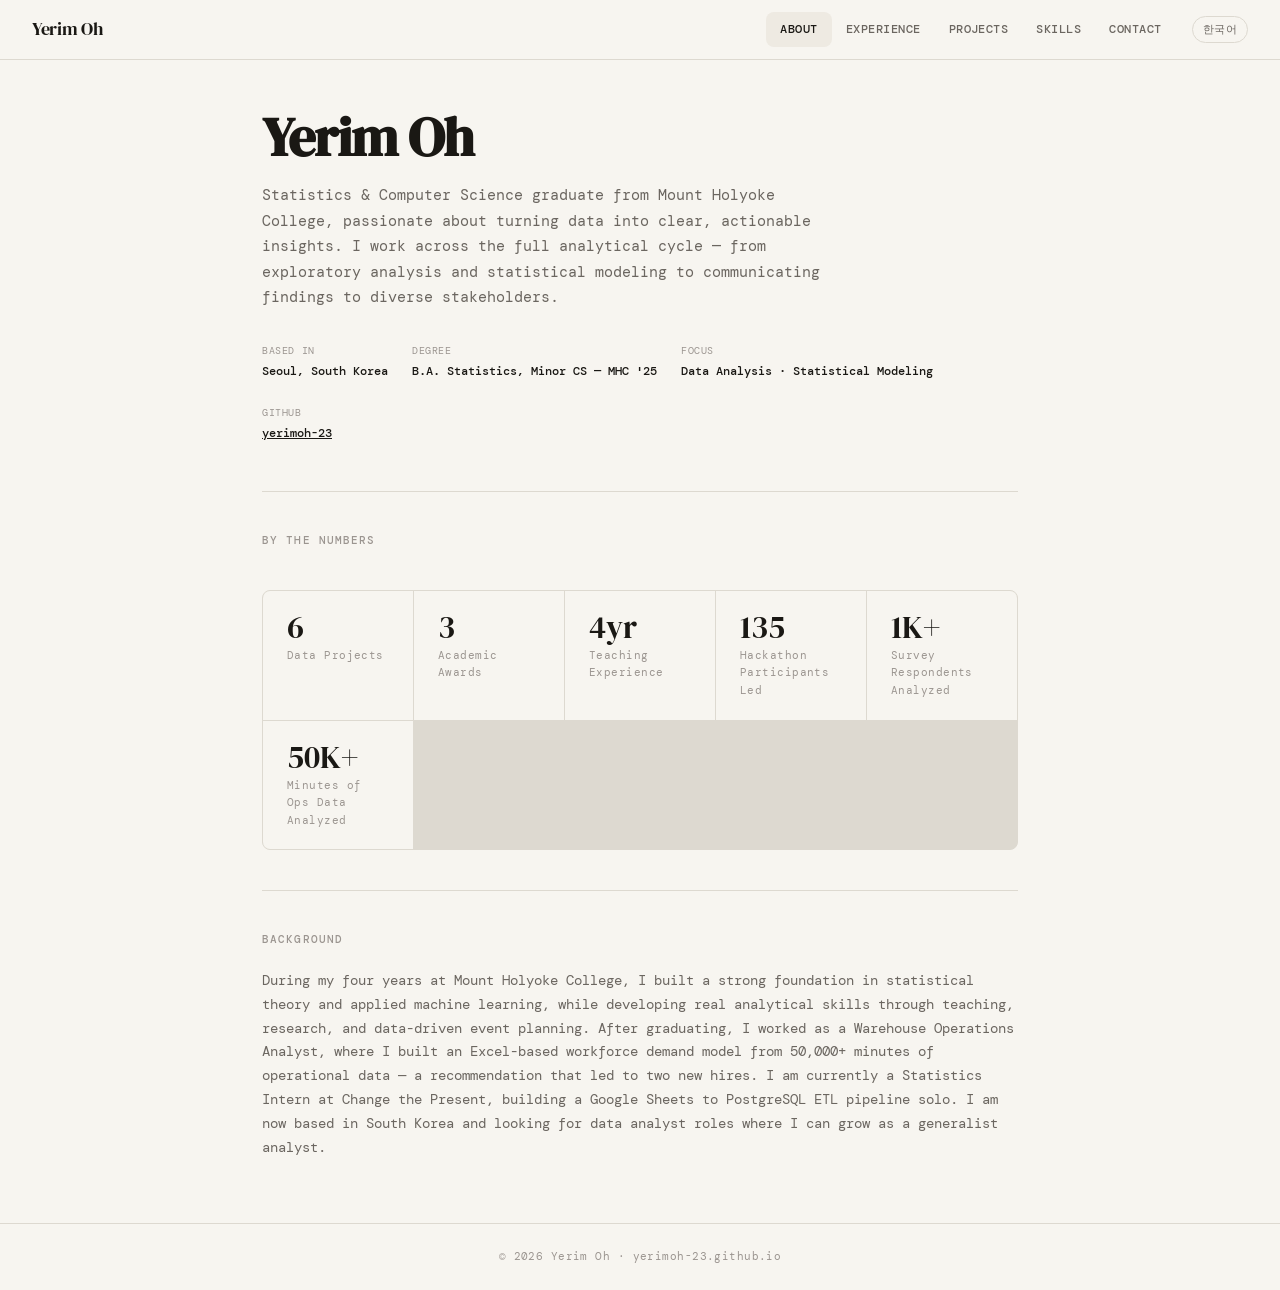
==== index.html @ bdd0773f "Initial portfolio commit" ====
<!DOCTYPE html>
<html lang="en">
<head>
  <meta charset="UTF-8" />
  <meta name="viewport" content="width=device-width, initial-scale=1.0" />
  <title>Yerim Oh — Portfolio</title>
  <link rel="stylesheet" href="style.css" />
</head>
<body>

<nav>
  <a class="nav-logo" href="index.html">Yerim Oh</a>
  <ul class="nav-links">
    <li><a href="index.html">About</a></li>
    <li><a href="experience.html">Experience</a></li>
    <li><a href="projects.html">Projects</a></li>
    <li><a href="skills.html">Skills</a></li>
    <li><a href="contact.html">Contact</a></li>
  </ul>
  <button class="lang-toggle" id="lang-toggle">한국어</button>
</nav>

<main class="page">

  <!-- HERO -->
  <section class="about-intro">
    <h1>
      <span data-en>Yerim Oh</span>
      <span data-ko>오예림</span>
    </h1>
    <p data-en>
      Statistics & Computer Science graduate from Mount Holyoke College, passionate about turning data into clear, actionable insights. I work across the full analytical cycle — from exploratory analysis and statistical modeling to communicating findings to diverse stakeholders.
    </p>
    <p data-ko>
      통계학 전공, 컴퓨터 사이언스 부전공으로 Mount Holyoke College를 졸업했습니다. 데이터를 명확하고 실질적인 인사이트로 전환하는 것에 관심이 많습니다. 탐색적 분석부터 통계 모델링, 다양한 이해관계자와의 소통까지 데이터 분석의 전 과정을 경험했습니다.
    </p>

    <div class="about-meta">
      <div class="meta-item">
        <div class="meta-label" data-en>Based in</div>
        <div class="meta-label" data-ko>위치</div>
        <div class="meta-val">Seoul, South Korea</div>
      </div>
      <div class="meta-item">
        <div class="meta-label" data-en>Degree</div>
        <div class="meta-label" data-ko>학위</div>
        <div class="meta-val" data-en>B.A. Statistics, Minor CS — MHC '25</div>
        <div class="meta-val" data-ko>통계학 학사, CS 부전공 — MHC 2025</div>
      </div>
      <div class="meta-item">
        <div class="meta-label" data-en>Focus</div>
        <div class="meta-label" data-ko>관심 분야</div>
        <div class="meta-val" data-en>Data Analysis · Statistical Modeling</div>
        <div class="meta-val" data-ko>데이터 분석 · 통계 모델링</div>
      </div>
      <div class="meta-item">
        <div class="meta-label">GitHub</div>
        <div class="meta-val"><a href="https://github.com/yerimoh-23" target="_blank" style="color:inherit">yerimoh-23</a></div>
      </div>
    </div>
  </section>

  <div class="section-divider"></div>

  <!-- QUICK STATS -->
  <h2 data-en>By the numbers</h2>
  <h2 data-ko>주요 수치</h2>

  <div class="quick-stats">
    <div class="stat-box">
      <div class="stat-num">6</div>
      <div class="stat-label" data-en>Data Projects</div>
      <div class="stat-label" data-ko>데이터 프로젝트</div>
    </div>
    <div class="stat-box">
      <div class="stat-num">3</div>
      <div class="stat-label" data-en>Academic Awards</div>
      <div class="stat-label" data-ko>수상</div>
    </div>
    <div class="stat-box">
      <div class="stat-num">4yr</div>
      <div class="stat-label" data-en>Teaching Experience</div>
      <div class="stat-label" data-ko>교육 경험</div>
    </div>
    <div class="stat-box">
      <div class="stat-num">135</div>
      <div class="stat-label" data-en>Hackathon Participants Led</div>
      <div class="stat-label" data-ko>해커톤 참가자 (주최)</div>
    </div>
    <div class="stat-box">
      <div class="stat-num">1K+</div>
      <div class="stat-label" data-en>Survey Respondents Analyzed</div>
      <div class="stat-label" data-ko>설문 응답자 분석</div>
    </div>
    <div class="stat-box">
      <div class="stat-num">50K+</div>
      <div class="stat-label" data-en>Minutes of Ops Data Analyzed</div>
      <div class="stat-label" data-ko>분석한 운영 데이터 (분)</div>
    </div>
  </div>

  <div class="section-divider"></div>

  <!-- SHORT BIO -->
  <h2 data-en>Background</h2>
  <h2 data-ko>배경</h2>
  <p data-en>
    During my four years at Mount Holyoke College, I built a strong foundation in statistical theory and applied machine learning, while developing real analytical skills through teaching, research, and data-driven event planning. After graduating, I worked as a Warehouse Operations Analyst, where I built an Excel-based workforce demand model from 50,000+ minutes of operational data — a recommendation that led to two new hires. I am currently a Statistics Intern at Change the Present, building a Google Sheets to PostgreSQL ETL pipeline solo. I am now based in South Korea and looking for data analyst roles where I can grow as a generalist analyst.
  </p>
  <p data-ko>
    Mount Holyoke College에서 4년간 통계 이론과 응용 머신러닝을 깊이 공부했으며, 교육, 연구, 데이터 기반 행사 기획을 통해 실질적인 분석 역량을 쌓았습니다. 졸업 후 Warehouse Operations Analyst로 근무하며 50,000분 이상의 운영 데이터를 분석해 Excel 기반 인력 수요 예측 모델을 구축했으며, 해당 제안이 채택되어 2명의 추가 채용으로 이어졌습니다. 현재는 Change the Present에서 Statistics Intern으로 Google Sheets → PostgreSQL ETL 파이프라인을 구축하고 있습니다. 한국에서 제너럴리스트 데이터 분석가로 성장할 수 있는 포지션을 찾고 있습니다.
  </p>

</main>

<footer>
  <span data-en>© 2026 Yerim Oh · yerimoh-23.github.io</span>
  <span data-ko>© 2026 오예림 · yerimoh-23.github.io</span>
</footer>

<script src="main.js"></script>
</body>
</html>
---- style.css ----
@import url('https://fonts.googleapis.com/css2?family=DM+Serif+Display:ital@0;1&family=DM+Mono:wght@300;400;500&family=Noto+Sans+KR:wght@300;400;500&display=swap');

:root {
  --bg: #F7F5F0;
  --bg2: #EEEAE2;
  --text: #1A1814;
  --text2: #6B6660;
  --text3: #9B9590;
  --accent: #2B5CE6;
  --accent-light: #E8EDFC;
  --border: #DDD9D0;
  --border2: #E8E4DC;
  --tag-award-bg: #FDF0DC; --tag-award: #7A4510;
  --tag-work-bg: #E8F0FA;  --tag-work: #1A4A80;
  --tag-proj-bg: #EBF4E2;  --tag-proj: #2A5C10;
  --tag-act-bg: #EEECFC;   --tag-act: #3C2A8A;
  --tag-edu-bg: #E2F3EE;   --tag-edu: #0A5040;
  --radius: 8px;
  --nav-h: 60px;
}

* { box-sizing: border-box; margin: 0; padding: 0; }

html { scroll-behavior: smooth; }

body {
  font-family: 'DM Mono', 'Noto Sans KR', monospace;
  background: var(--bg);
  color: var(--text);
  min-height: 100vh;
  font-size: 14px;
  line-height: 1.6;
}

body.ko { font-family: 'Noto Sans KR', 'DM Mono', sans-serif; }

/* ── NAV ── */
nav {
  position: fixed; top: 0; left: 0; right: 0;
  height: var(--nav-h);
  background: var(--bg);
  border-bottom: 1px solid var(--border);
  display: flex; align-items: center;
  padding: 0 2rem;
  z-index: 100;
  gap: 0;
}

.nav-logo {
  font-family: 'DM Serif Display', serif;
  font-size: 18px;
  color: var(--text);
  text-decoration: none;
  margin-right: auto;
  letter-spacing: -0.3px;
}

.nav-links {
  display: flex; gap: 0;
  list-style: none;
}

.nav-links a {
  display: block;
  padding: 8px 14px;
  font-size: 12px;
  font-weight: 500;
  letter-spacing: 0.04em;
  text-transform: uppercase;
  color: var(--text2);
  text-decoration: none;
  border-radius: var(--radius);
  transition: color .15s, background .15s;
}

.nav-links a:hover,
.nav-links a.active { color: var(--text); background: var(--bg2); }

.lang-toggle {
  margin-left: 16px;
  padding: 5px 10px;
  border: 1px solid var(--border);
  border-radius: 20px;
  font-size: 11px;
  font-weight: 500;
  letter-spacing: 0.04em;
  background: transparent;
  color: var(--text2);
  cursor: pointer;
  transition: all .15s;
}
.lang-toggle:hover { background: var(--bg2); color: var(--text); }

/* ── PAGE WRAPPER ── */
.page {
  max-width: 820px;
  margin: 0 auto;
  padding: calc(var(--nav-h) + 3rem) 2rem 4rem;
}

/* ── TYPOGRAPHY ── */
h1 {
  font-family: 'DM Serif Display', serif;
  font-size: clamp(36px, 6vw, 54px);
  line-height: 1.1;
  letter-spacing: -1px;
  color: var(--text);
  margin-bottom: 1rem;
}

h2 {
  font-size: 11px;
  font-weight: 500;
  letter-spacing: 0.1em;
  text-transform: uppercase;
  color: var(--text3);
  margin-bottom: 1.25rem;
}

h3 {
  font-size: 15px;
  font-weight: 500;
  color: var(--text);
  margin-bottom: 0.25rem;
}

p { color: var(--text2); line-height: 1.7; }

/* ── DIVIDER ── */
.section-divider {
  height: 1px;
  background: var(--border);
  margin: 2.5rem 0;
}

/* ── TAGS ── */
.tag {
  display: inline-block;
  font-size: 10px;
  font-weight: 500;
  padding: 2px 8px;
  border-radius: 20px;
  white-space: nowrap;
  letter-spacing: 0.03em;
}
.tag-award { background: var(--tag-award-bg); color: var(--tag-award); }
.tag-work  { background: var(--tag-work-bg);  color: var(--tag-work); }
.tag-proj  { background: var(--tag-proj-bg);  color: var(--tag-proj); }
.tag-act   { background: var(--tag-act-bg);   color: var(--tag-act); }
.tag-edu   { background: var(--tag-edu-bg);   color: var(--tag-edu); }

/* ── BADGE ── */
.badge {
  display: inline-block;
  font-size: 10px;
  padding: 1px 7px;
  border-radius: 20px;
  background: var(--bg2);
  color: var(--text3);
  border: 1px solid var(--border);
  margin-left: 6px;
  vertical-align: middle;
}

.hl { color: var(--accent); font-weight: 500; }

/* ── TABS ── */
.tabs {
  display: flex; gap: 6px;
  margin-bottom: 2rem;
  flex-wrap: wrap;
}
.tab-btn {
  padding: 6px 16px;
  border-radius: 20px;
  font-size: 12px;
  font-weight: 500;
  cursor: pointer;
  border: 1px solid var(--border);
  color: var(--text2);
  background: transparent;
  transition: all .15s;
  font-family: inherit;
  letter-spacing: 0.03em;
}
.tab-btn.active,
.tab-btn:hover { background: var(--text); color: var(--bg); border-color: var(--text); }

/* ── TIMELINE ── */
.tl-view { display: none; }
.tl-view.active { display: block; }

.year-block { margin-bottom: 2.25rem; }
.year-label {
  font-size: 11px;
  font-weight: 500;
  letter-spacing: 0.06em;
  text-transform: uppercase;
  color: var(--text3);
  padding-bottom: 8px;
  border-bottom: 1px solid var(--border2);
  margin-bottom: 12px;
}

.tl-rows { display: flex; flex-direction: column; gap: 8px; }
.tl-row { display: flex; gap: 10px; align-items: flex-start; }
.tl-tag { flex-shrink: 0; margin-top: 1px; min-width: 52px; text-align: center; }
.tl-body { font-size: 13px; color: var(--text); line-height: 1.5; }
.tl-title { font-weight: 500; }
.tl-detail { font-size: 12px; color: var(--text2); margin-top: 2px; line-height: 1.5; }
.tl-detail + .tl-detail { margin-top: 3px; }

/* ── CATEGORY CARDS ── */
.cat-section { margin-bottom: 2.5rem; }
.cat-list { display: flex; flex-direction: column; gap: 8px; }
.cat-item {
  background: var(--bg2);
  border-radius: var(--radius);
  padding: 12px 14px;
  border: 1px solid var(--border2);
  transition: border-color .15s;
}
.cat-item:hover { border-color: var(--border); }
.cat-period { font-size: 11px; color: var(--text3); margin-bottom: 3px; }
.cat-name { font-size: 13px; font-weight: 500; color: var(--text); }
.cat-sub { font-size: 12px; color: var(--text2); margin-top: 3px; line-height: 1.55; }

/* ── ABOUT ── */
.about-intro {
  margin-bottom: 3rem;
}
.about-intro p { font-size: 15px; max-width: 580px; }
.about-intro p + p { margin-top: 1rem; }

.about-meta {
  display: flex; flex-wrap: wrap; gap: 1.5rem;
  margin-top: 2rem;
}
.meta-item { font-size: 12px; }
.meta-label { color: var(--text3); text-transform: uppercase; letter-spacing: 0.06em; font-size: 10px; margin-bottom: 3px; }
.meta-val { color: var(--text); font-weight: 500; }

.quick-stats {
  display: grid;
  grid-template-columns: repeat(auto-fit, minmax(150px, 1fr));
  gap: 1px;
  background: var(--border);
  border: 1px solid var(--border);
  border-radius: var(--radius);
  overflow: hidden;
  margin: 2.5rem 0;
}
.stat-box {
  background: var(--bg);
  padding: 1.25rem 1.5rem;
  text-align: left;
}
.stat-num {
  font-family: 'DM Serif Display', serif;
  font-size: 32px;
  color: var(--text);
  line-height: 1;
  margin-bottom: 4px;
}
.stat-label { font-size: 11px; color: var(--text3); letter-spacing: 0.04em; }

/* ── PROJECTS ── */
.proj-grid { display: flex; flex-direction: column; gap: 10px; }
.proj-card {
  background: var(--bg2);
  border: 1px solid var(--border2);
  border-radius: var(--radius);
  padding: 14px 16px;
  transition: border-color .15s;
  text-decoration: none;
  display: block;
  color: inherit;
}
.proj-card:hover { border-color: var(--accent); }
.proj-card-top { display: flex; align-items: flex-start; justify-content: space-between; gap: 1rem; margin-bottom: 6px; }
.proj-name { font-size: 14px; font-weight: 500; color: var(--text); }
.proj-link-icon { font-size: 12px; color: var(--text3); flex-shrink: 0; }
.proj-desc { font-size: 12px; color: var(--text2); line-height: 1.55; margin-bottom: 8px; }
.proj-tags { display: flex; flex-wrap: wrap; gap: 5px; }
.proj-tag {
  font-size: 10px;
  padding: 2px 8px;
  border-radius: 20px;
  background: var(--bg);
  border: 1px solid var(--border);
  color: var(--text2);
}

/* ── SKILLS ── */
.skills-grid {
  display: grid;
  grid-template-columns: repeat(auto-fit, minmax(220px, 1fr));
  gap: 10px;
}
.skill-group {
  background: var(--bg2);
  border: 1px solid var(--border2);
  border-radius: var(--radius);
  padding: 14px 16px;
}
.skill-group-title {
  font-size: 10px;
  font-weight: 500;
  letter-spacing: 0.08em;
  text-transform: uppercase;
  color: var(--text3);
  margin-bottom: 10px;
}
.skill-pills { display: flex; flex-wrap: wrap; gap: 5px; }
.skill-pill {
  font-size: 12px;
  padding: 3px 10px;
  border-radius: 20px;
  background: var(--bg);
  border: 1px solid var(--border);
  color: var(--text);
}

/* ── CONTACT ── */
.contact-links { display: flex; flex-direction: column; gap: 8px; margin-top: 1.5rem; }
.contact-link {
  display: flex; align-items: center; gap: 12px;
  padding: 12px 16px;
  background: var(--bg2);
  border: 1px solid var(--border2);
  border-radius: var(--radius);
  text-decoration: none;
  color: var(--text);
  font-size: 13px;
  font-weight: 500;
  transition: border-color .15s, background .15s;
}
.contact-link:hover { border-color: var(--accent); background: var(--accent-light); }
.contact-icon { font-size: 16px; width: 24px; text-align: center; }
.contact-label { flex: 1; }
.contact-val { font-size: 12px; color: var(--text3); font-weight: 400; }

/* ── FOOTER ── */
footer {
  border-top: 1px solid var(--border);
  padding: 1.5rem 2rem;
  text-align: center;
  font-size: 11px;
  color: var(--text3);
  letter-spacing: 0.04em;
}

/* ── RESPONSIVE ── */
@media (max-width: 600px) {
  nav { padding: 0 1rem; }
  .nav-links a { padding: 8px 10px; font-size: 11px; }
  .page { padding-left: 1rem; padding-right: 1rem; }
  .quick-stats { grid-template-columns: repeat(2, 1fr); }
}

/* ── LANG SWITCH ── */
[data-en], [data-ko] { }
body.ko [data-en] { display: none !important; }
body:not(.ko) [data-ko] { display: none !important; }
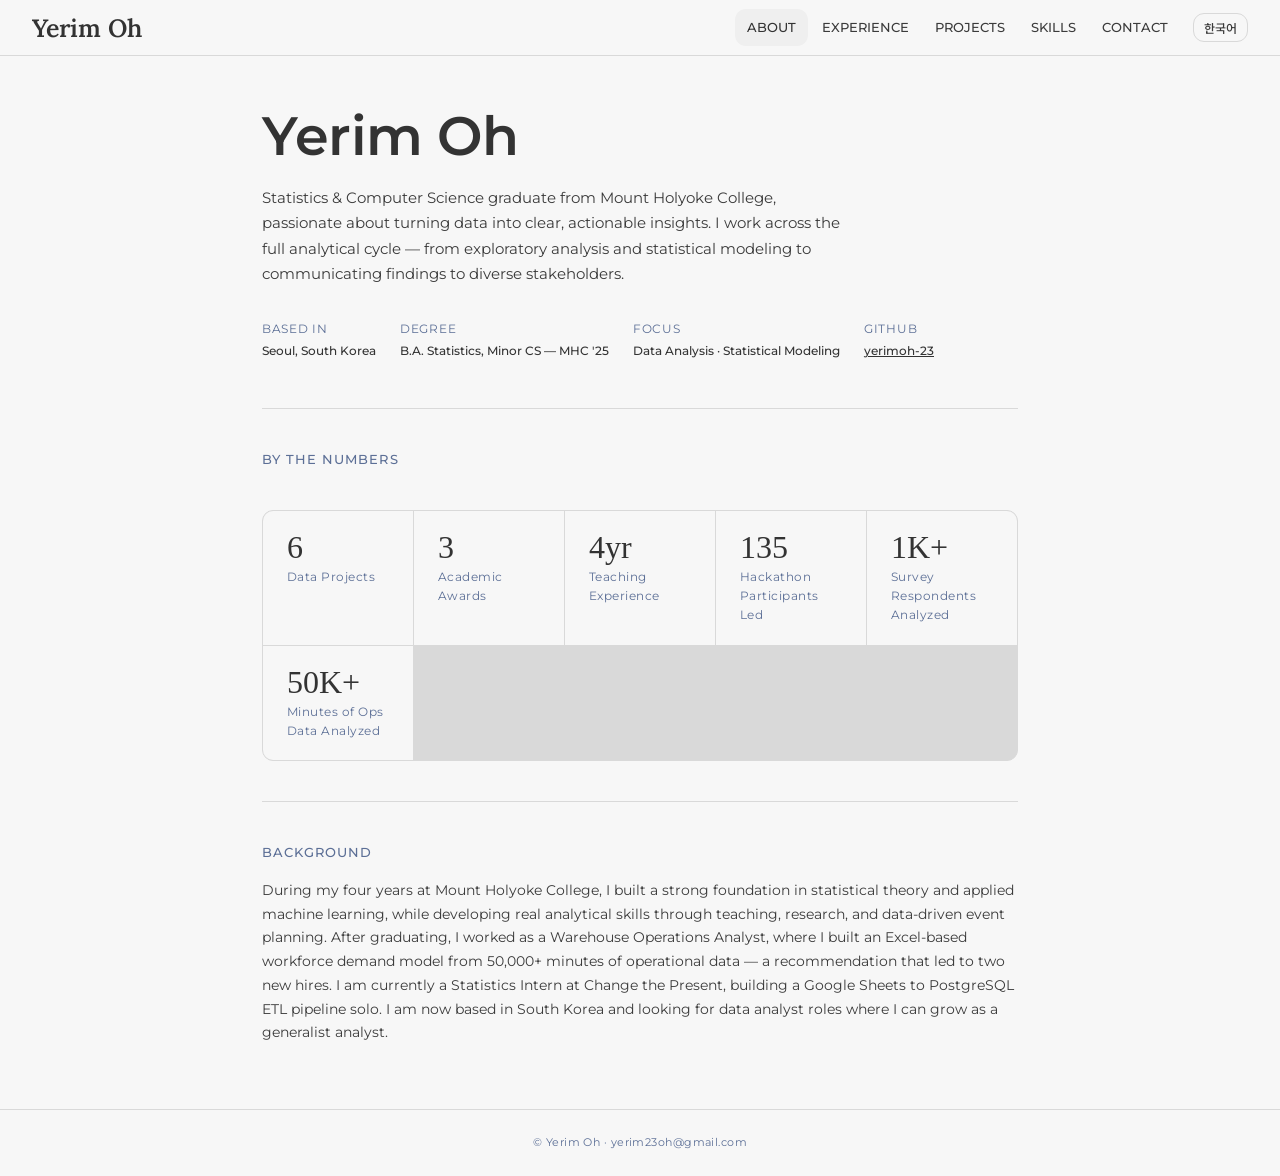
==== commit 56e65767: "update contact" ====
--- a/index.html
+++ b/index.html
@@ -114,8 +114,8 @@
 </main>
 
 <footer>
-  <span data-en>© 2026 Yerim Oh · yerimoh-23.github.io</span>
-  <span data-ko>© 2026 오예림 · yerimoh-23.github.io</span>
+  <span data-en>© Yerim Oh · yerim23oh@gmail.com</span>
+  <span data-ko>© 오예림 · yerim23oh@gmail.com</span>
 </footer>
 
 <script src="main.js"></script>
--- a/style.css
+++ b/style.css
@@ -1,44 +1,67 @@
-@import url('https://fonts.googleapis.com/css2?family=DM+Serif+Display:ital@0;1&family=DM+Mono:wght@300;400;500&family=Noto+Sans+KR:wght@300;400;500&display=swap');
-
+@import url('https://fonts.googleapis.com/css2?family=Montserrat:wght@300;400;500;600&family=Lora:ital@0;1&family=Ubuntu+Mono:wght@400;700&family=Noto+Sans+KR:wght@300;400;500;600&display=swap');
+
+/* Light mode (default) - tweakCN theme */
 :root {
-  --bg: #F7F5F0;
-  --bg2: #EEEAE2;
-  --text: #1A1814;
-  --text2: #6B6660;
-  --text3: #9B9590;
-  --accent: #2B5CE6;
-  --accent-light: #E8EDFC;
-  --border: #DDD9D0;
-  --border2: #E8E4DC;
-  --tag-award-bg: #FDF0DC; --tag-award: #7A4510;
-  --tag-work-bg: #E8F0FA;  --tag-work: #1A4A80;
-  --tag-proj-bg: #EBF4E2;  --tag-proj: #2A5C10;
-  --tag-act-bg: #EEECFC;   --tag-act: #3C2A8A;
-  --tag-edu-bg: #E2F3EE;   --tag-edu: #0A5040;
-  --radius: 8px;
-  --nav-h: 60px;
+  --bg: #f7f7f7;
+  --bg2: #efefef;
+  --text: #333333;
+  --text2: #3b3b3b;
+  --text3: #5c6f96;
+  --accent: #405682;
+  --accent-light: #adbbce;
+  --border: #d9d9d9;
+  --border2: #d7d3d3;
+
+  --tag-award-bg: #e8d2d3; --tag-award: #702e30;
+  --tag-work-bg:  #ebe2cc; --tag-work:  #be8918;
+  --tag-proj-bg:  #d7e1d0; --tag-proj:  #4e6440;
+  --tag-act-bg:   #d4ddec; --tag-act:   #344d76;
+  --tag-edu-bg:   #e4def0; --tag-edu:   #473b64;
+
+  --radius: 11px;
+  --nav-h: 56px;
+}
+
+/* Dark mode - tweakCN theme */
+body.dark {
+  --bg: #333333;
+  --bg2: #3b3b3b;
+  --text: #f7f7f7;
+  --text2: #edebe8;
+  --text3: #a6bddd;
+  --accent: #5c6f96;
+  --accent-light: #8aa2c4;
+  --border: #343434;
+  --border2: #4e5259;
+
+  --tag-award-bg: #4c2526; --tag-award: #bc8688;
+  --tag-work-bg:  #504126; --tag-work:  #d3bc82;
+  --tag-proj-bg:  #394a2e; --tag-proj:  #8fa77d;
+  --tag-act-bg:   #2a3444; --tag-act:   #7f94b8;
+  --tag-edu-bg:   #362f47; --tag-edu:   #9486af;
 }
 
 * { box-sizing: border-box; margin: 0; padding: 0; }
-
 html { scroll-behavior: smooth; }
 
 body {
-  font-family: 'DM Mono', 'Noto Sans KR', monospace;
+  font-family: 'Montserrat', 'Noto Sans KR', -apple-system, sans-serif;
   background: var(--bg);
   color: var(--text);
   min-height: 100vh;
   font-size: 14px;
   line-height: 1.6;
-}
-
-body.ko { font-family: 'Noto Sans KR', 'DM Mono', sans-serif; }
+  -webkit-font-smoothing: antialiased;
+}
+body.ko { font-family: 'Noto Sans KR', 'Montserrat', sans-serif; }
 
 /* ── NAV ── */
 nav {
   position: fixed; top: 0; left: 0; right: 0;
   height: var(--nav-h);
   background: var(--bg);
+  backdrop-filter: blur(8px);
+  -webkit-backdrop-filter: blur(8px);
   border-bottom: 1px solid var(--border);
   display: flex; align-items: center;
   padding: 0 2rem;
@@ -46,48 +69,48 @@
   gap: 0;
 }
 
+body.dark nav {
+  background: var(--bg);
+}
+
 .nav-logo {
-  font-family: 'DM Serif Display', serif;
-  font-size: 18px;
+  font-family: 'Lora', serif;
+  font-size: 25px;
+  font-weight: 600;
   color: var(--text);
   text-decoration: none;
   margin-right: auto;
-  letter-spacing: -0.3px;
-}
-
-.nav-links {
-  display: flex; gap: 0;
-  list-style: none;
-}
+  letter-spacing: -0.2px;
+}
+
+.nav-links { display: flex; gap: 2px; list-style: none; }
 
 .nav-links a {
   display: block;
-  padding: 8px 14px;
-  font-size: 12px;
-  font-weight: 500;
-  letter-spacing: 0.04em;
+  padding: 8px 12px;
+  font-size: 13px;
+  font-weight: 500;
   text-transform: uppercase;
   color: var(--text2);
   text-decoration: none;
   border-radius: var(--radius);
   transition: color .15s, background .15s;
 }
-
-.nav-links a:hover,
-.nav-links a.active { color: var(--text); background: var(--bg2); }
+.nav-links a:hover { color: var(--text); background: var(--bg2); }
+.nav-links a.active { color: var(--text); background: var(--bg2); font-weight: 500; }
 
 .lang-toggle {
-  margin-left: 16px;
+  margin-left: 13px;
   padding: 5px 10px;
   border: 1px solid var(--border);
-  border-radius: 20px;
-  font-size: 11px;
-  font-weight: 500;
-  letter-spacing: 0.04em;
+  border-radius: var(--radius);
+  font-size: 12px;
+  font-weight: 500;
   background: transparent;
   color: var(--text2);
   cursor: pointer;
   transition: all .15s;
+  font-family: inherit;
 }
 .lang-toggle:hover { background: var(--bg2); color: var(--text); }
 
@@ -100,21 +123,22 @@
 
 /* ── TYPOGRAPHY ── */
 h1 {
-  font-family: 'DM Serif Display', serif;
-  font-size: clamp(36px, 6vw, 54px);
-  line-height: 1.1;
-  letter-spacing: -1px;
+  font-family: 'Montserrat', serif;
+  font-size: clamp(36px, 5vw, 54px);
+  font-weight: 600;
+  line-height: 1.2;
+  letter-spacing: -0.5px;
   color: var(--text);
   margin-bottom: 1rem;
 }
 
 h2 {
-  font-size: 11px;
-  font-weight: 500;
-  letter-spacing: 0.1em;
+  font-size: 13px;
+  font-weight: 500;
+  letter-spacing: 0.08em;
   text-transform: uppercase;
   color: var(--text3);
-  margin-bottom: 1.25rem;
+  margin-bottom: 1rem;
 }
 
 h3 {
@@ -138,28 +162,30 @@
   display: inline-block;
   font-size: 10px;
   font-weight: 500;
-  padding: 2px 8px;
-  border-radius: 20px;
+  padding: 2px 7px;
+  border-radius: 10px;
   white-space: nowrap;
-  letter-spacing: 0.03em;
-}
-.tag-award { background: var(--tag-award-bg); color: var(--tag-award); }
-.tag-work  { background: var(--tag-work-bg);  color: var(--tag-work); }
-.tag-proj  { background: var(--tag-proj-bg);  color: var(--tag-proj); }
-.tag-act   { background: var(--tag-act-bg);   color: var(--tag-act); }
-.tag-edu   { background: var(--tag-edu-bg);   color: var(--tag-edu); }
+  letter-spacing: 0.02em;
+  border: 1px solid transparent;
+}
+.tag-award { background: var(--tag-award-bg); color: var(--tag-award); border-color: var(--tag-award); }
+.tag-work  { background: var(--tag-work-bg);  color: var(--tag-work);  border-color: var(--tag-work); }
+.tag-proj  { background: var(--tag-proj-bg);  color: var(--tag-proj);  border-color: var(--tag-proj); }
+.tag-act   { background: var(--tag-act-bg);   color: var(--tag-act);   border-color: var(--tag-act); }
+.tag-edu   { background: var(--tag-edu-bg);   color: var(--tag-edu);   border-color: var(--tag-edu); }
 
 /* ── BADGE ── */
 .badge {
   display: inline-block;
   font-size: 10px;
   padding: 1px 7px;
-  border-radius: 20px;
-  background: var(--bg2);
-  color: var(--text3);
-  border: 1px solid var(--border);
-  margin-left: 6px;
+  border-radius: 10px;
+  background: var(--bg2);
+  color: var(--text3);
+  border: 1px solid var(--border);
+  margin-left: 5px;
   vertical-align: middle;
+  font-weight: 400;
 }
 
 .hl { color: var(--accent); font-weight: 500; }
@@ -221,7 +247,7 @@
   transition: border-color .15s;
 }
 .cat-item:hover { border-color: var(--border); }
-.cat-period { font-size: 11px; color: var(--text3); margin-bottom: 3px; }
+.cat-period { font-size: 12px; color: var(--text3); margin-bottom: 3px; }
 .cat-name { font-size: 13px; font-weight: 500; color: var(--text); }
 .cat-sub { font-size: 12px; color: var(--text2); margin-top: 3px; line-height: 1.55; }
 
@@ -237,7 +263,7 @@
   margin-top: 2rem;
 }
 .meta-item { font-size: 12px; }
-.meta-label { color: var(--text3); text-transform: uppercase; letter-spacing: 0.06em; font-size: 10px; margin-bottom: 3px; }
+.meta-label { color: var(--text3); text-transform: uppercase; letter-spacing: 0.06em; font-size: 12px; margin-bottom: 3px; }
 .meta-val { color: var(--text); font-weight: 500; }
 
 .quick-stats {
@@ -256,13 +282,13 @@
   text-align: left;
 }
 .stat-num {
-  font-family: 'DM Serif Display', serif;
+  font-family: 'Luna', serif;
   font-size: 32px;
   color: var(--text);
   line-height: 1;
   margin-bottom: 4px;
 }
-.stat-label { font-size: 11px; color: var(--text3); letter-spacing: 0.04em; }
+.stat-label { font-size: 12px; color: var(--text3); letter-spacing: 0.04em; }
 
 /* ── PROJECTS ── */
 .proj-grid { display: flex; flex-direction: column; gap: 10px; }
@@ -276,7 +302,7 @@
   display: block;
   color: inherit;
 }
-.proj-card:hover { border-color: var(--accent); }
+.proj-card:hover { border-color: var(--border); }
 .proj-card-top { display: flex; align-items: flex-start; justify-content: space-between; gap: 1rem; margin-bottom: 6px; }
 .proj-name { font-size: 14px; font-weight: 500; color: var(--text); }
 .proj-link-icon { font-size: 12px; color: var(--text3); flex-shrink: 0; }
@@ -304,7 +330,7 @@
   padding: 14px 16px;
 }
 .skill-group-title {
-  font-size: 10px;
+  font-size: 13px;
   font-weight: 500;
   letter-spacing: 0.08em;
   text-transform: uppercase;
@@ -359,6 +385,5 @@
 }
 
 /* ── LANG SWITCH ── */
-[data-en], [data-ko] { }
 body.ko [data-en] { display: none !important; }
-body:not(.ko) [data-ko] { display: none !important; }
+body:not(.ko) [data-ko] { display: none !important; }
